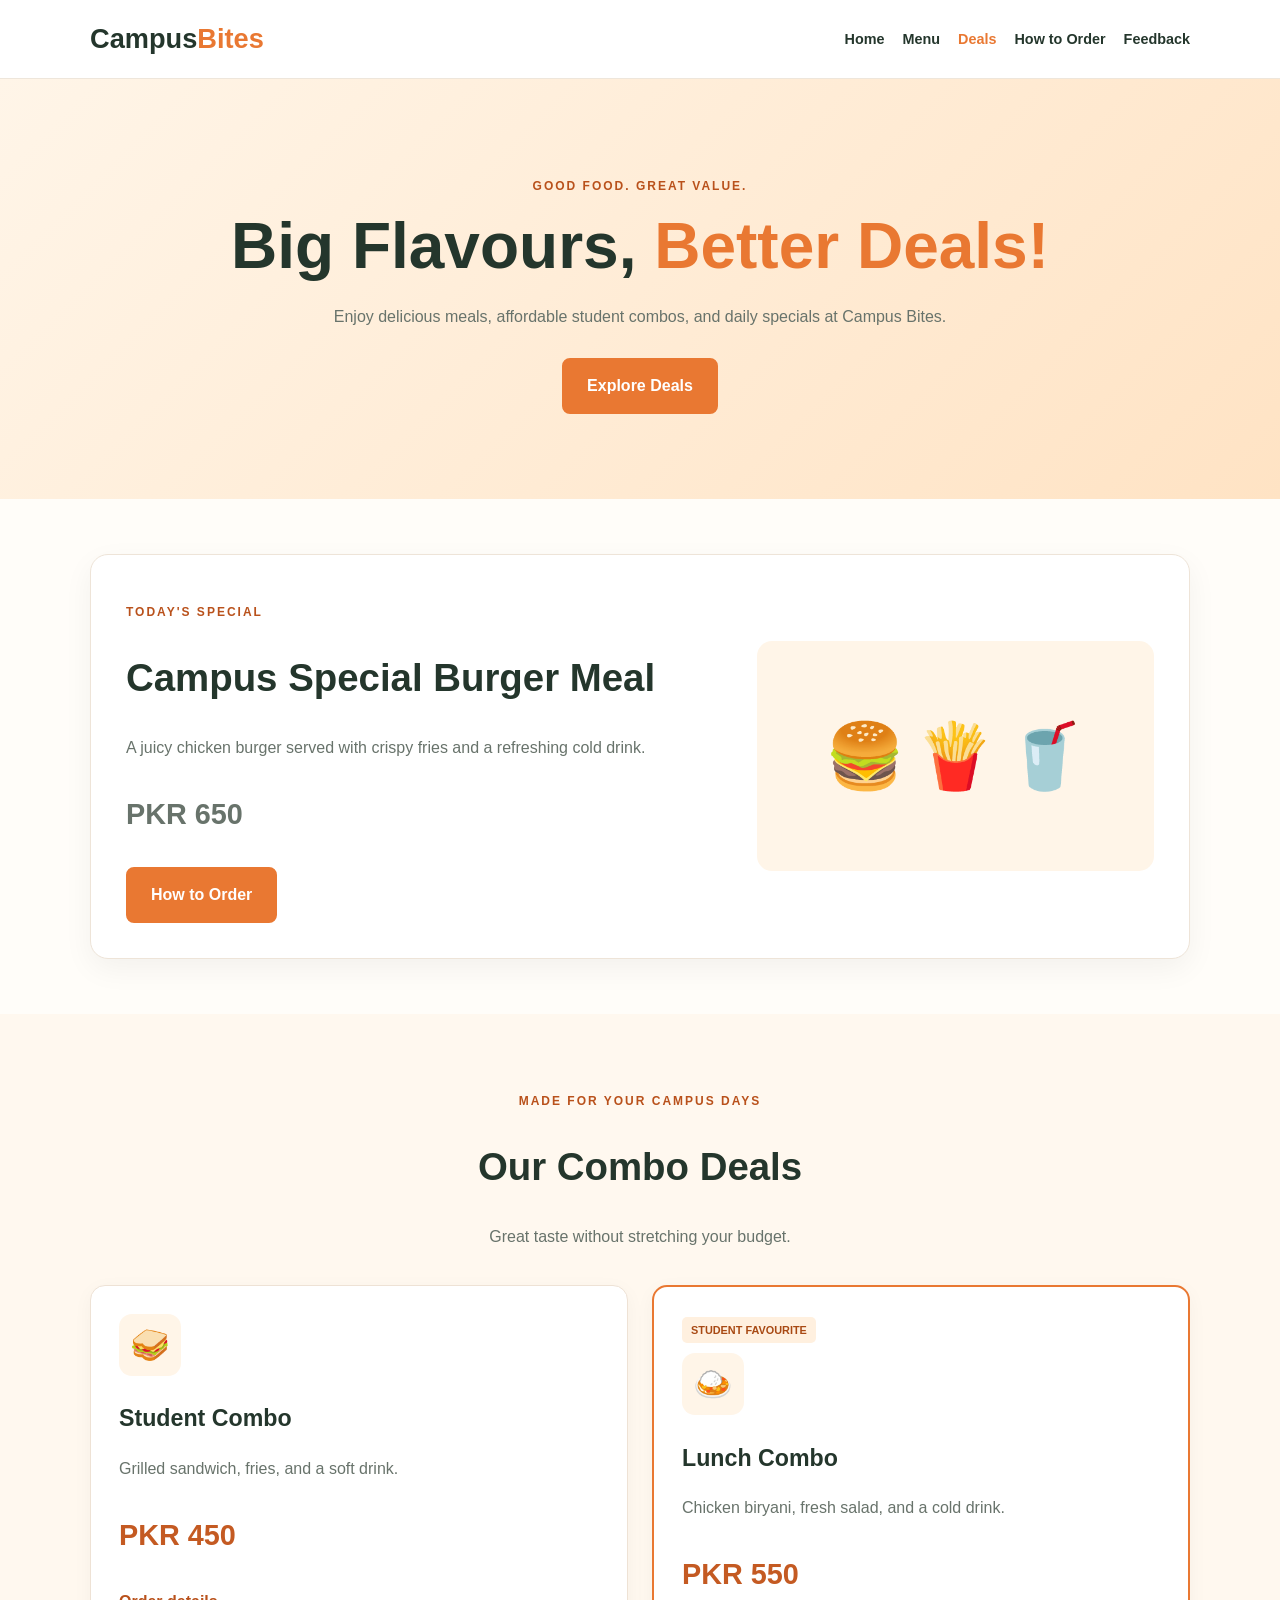
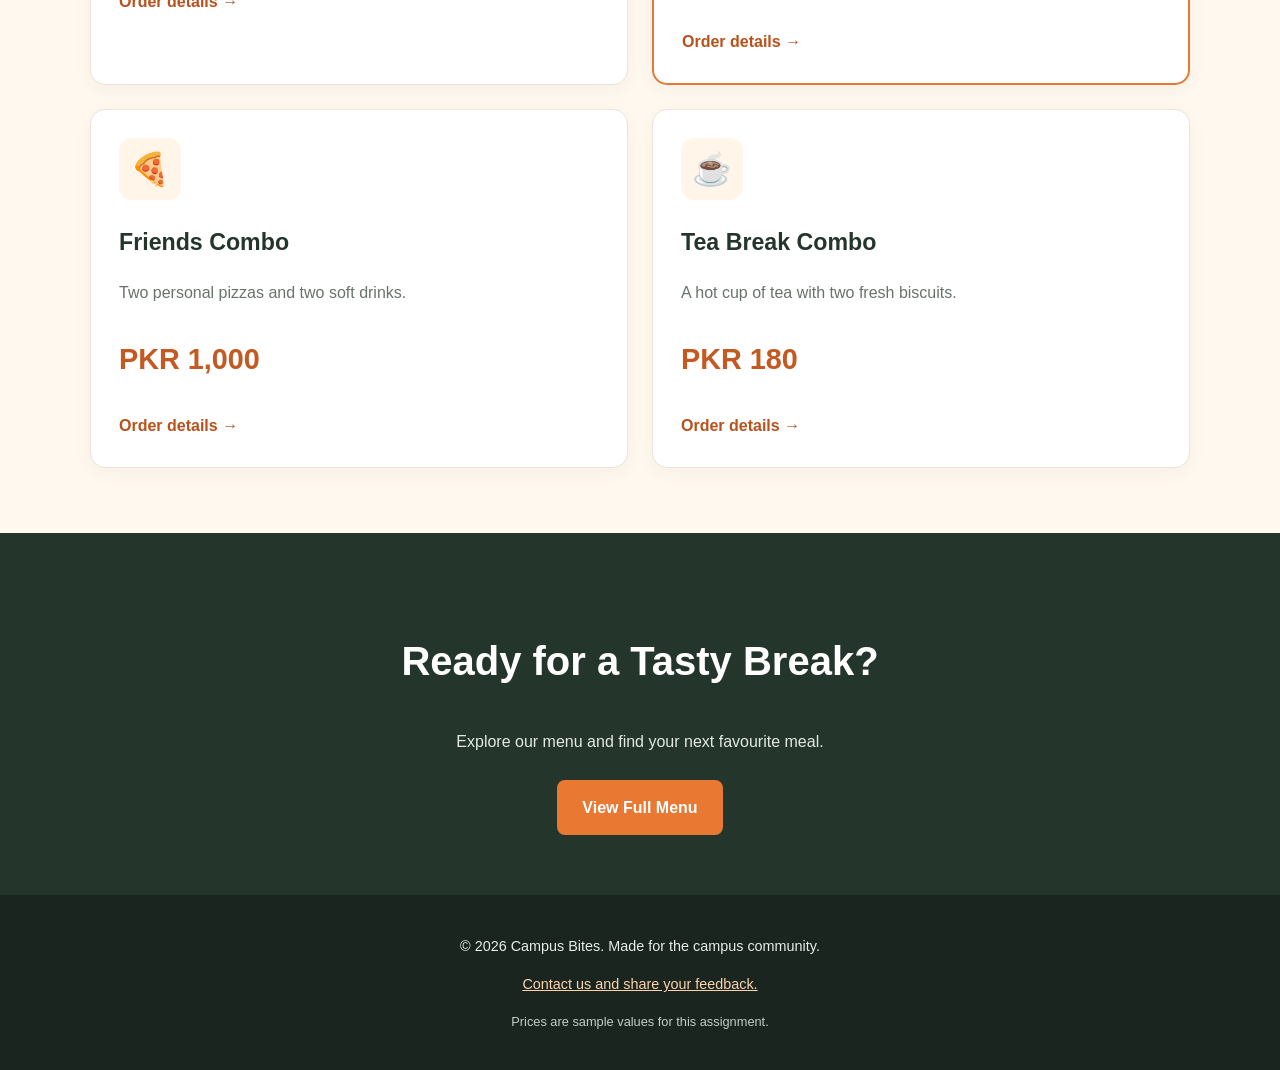
==== src/deals.html @ a44c6313 "feat: implement Campus Bites deals page" ====
<!DOCTYPE html>
<html lang="en">
<head>
    <meta charset="UTF-8">
    <meta name="viewport" content="width=device-width, initial-scale=1.0">
    <title>Daily Specials & Deals | Campus Bites</title>
   <link rel="stylesheet" href="../styles/style.css">
</head>
<body class="deals-page">

<header class="site-header">
    <div class="deals-container header-content">
        <a href="index.html" class="brand">Campus<span>Bites</span></a>

        <nav class="main-nav" aria-label="Main navigation">
            <a href="index.html">Home</a>
            <a href="menu.html">Menu</a>
            <a href="deals.html" aria-current="page">Deals</a>
            <a href="order.html">How to Order</a>
            <a href="feedback.html">Feedback</a>
        </nav>
    </div>
</header>

<main>
    <section class="deals-hero">
        <div class="deals-container">
            <p class="deals-eyebrow">GOOD FOOD. GREAT VALUE.</p>
            <h1>Big Flavours, <span>Better Deals!</span></h1>
            <p>
                Enjoy delicious meals, affordable student combos,
                and daily specials at Campus Bites.
            </p>
            <a href="#combo-deals" class="deals-button">Explore Deals</a>
        </div>
    </section>

    <section class="deals-container daily-special">
        <div class="special-content">
            <p class="deals-eyebrow">TODAY'S SPECIAL</p>
            <h2>Campus Special Burger Meal</h2>
            <p>
                A juicy chicken burger served with crispy fries
                and a refreshing cold drink.
            </p>
            <p class="deals-price">PKR 650</p>
            <a href="order.html" class="deals-button">How to Order</a>
        </div>

        <div class="special-visual" aria-label="Burger, fries and drink">
            <span aria-hidden="true">🍔</span>
            <span aria-hidden="true">🍟</span>
            <span aria-hidden="true">🥤</span>
        </div>
    </section>

    <section class="combo-section" id="combo-deals">
        <div class="deals-container">
            <div class="deals-heading">
                <p class="deals-eyebrow">MADE FOR YOUR CAMPUS DAYS</p>
                <h2>Our Combo Deals</h2>
                <p>Great taste without stretching your budget.</p>
            </div>

            <div class="deals-grid">
                <article class="deal-card">
                    <div class="deal-icon" aria-hidden="true">🥪</div>
                    <h3>Student Combo</h3>
                    <p>Grilled sandwich, fries, and a soft drink.</p>
                    <p class="deals-price">PKR 450</p>
                    <a href="order.html">Order details →</a>
                </article>

                <article class="deal-card featured-deal">
                    <span class="deal-tag">STUDENT FAVOURITE</span>
                    <div class="deal-icon" aria-hidden="true">🍛</div>
                    <h3>Lunch Combo</h3>
                    <p>Chicken biryani, fresh salad, and a cold drink.</p>
                    <p class="deals-price">PKR 550</p>
                    <a href="order.html">Order details →</a>
                </article>

                <article class="deal-card">
                    <div class="deal-icon" aria-hidden="true">🍕</div>
                    <h3>Friends Combo</h3>
                    <p>Two personal pizzas and two soft drinks.</p>
                    <p class="deals-price">PKR 1,000</p>
                    <a href="order.html">Order details →</a>
                </article>

                <article class="deal-card">
                    <div class="deal-icon" aria-hidden="true">☕</div>
                    <h3>Tea Break Combo</h3>
                    <p>A hot cup of tea with two fresh biscuits.</p>
                    <p class="deals-price">PKR 180</p>
                    <a href="order.html">Order details →</a>
                </article>
            </div>
        </div>
    </section>

    <section class="deals-cta">
        <div class="deals-container">
            <h2>Ready for a Tasty Break?</h2>
            <p>Explore our menu and find your next favourite meal.</p>
            <a href="menu.html" class="deals-button">View Full Menu</a>
        </div>
    </section>
</main>

<footer class="deals-footer">
    <div class="deals-container">
        <p>&copy; 2026 Campus Bites. Made for the campus community.</p>
        <p><a href="feedback.html">Contact us and share your feedback.</a></p>
        <p class="deals-note">
            Prices are sample values for this assignment.
        </p>
    </div>
</footer>

</body>
</html>
---- styles/style.css ----
/* Campus Bites - Deals Page */

.deals-page {
    --deal-orange: #e97832;
    --deal-dark: #24362c;
    --deal-cream: #fff5e8;
    --deal-muted: #68736b;
    margin: 0;
    color: var(--deal-dark);
    background: #fffdf9;
    font-family: Arial, Helvetica, sans-serif;
    line-height: 1.7;
}

.deals-page * {
    box-sizing: border-box;
}

.deals-page a {
    transition: 0.2s ease;
}

.deals-page .deals-container {
    width: min(1100px, 90%);
    margin-inline: auto;
}

.deals-page .site-header {
    background: white;
    border-bottom: 1px solid #eee6db;
}

.deals-page .header-content {
    display: flex;
    align-items: center;
    justify-content: space-between;
    gap: 20px;
    min-height: 78px;
}

.deals-page .brand {
    color: var(--deal-dark);
    font-size: 1.7rem;
    font-weight: 800;
    text-decoration: none;
    white-space: nowrap;
}

.deals-page .brand span {
    color: var(--deal-orange);
}

.deals-page .main-nav {
    display: flex;
    flex-wrap: wrap;
    justify-content: flex-end;
    gap: 18px;
}

.deals-page .main-nav a {
    color: var(--deal-dark);
    font-size: 0.9rem;
    font-weight: 700;
    text-decoration: none;
}

.deals-page .main-nav a:hover,
.deals-page .main-nav a[aria-current="page"] {
    color: var(--deal-orange);
}

.deals-page .deals-hero {
    padding: 85px 0;
    text-align: center;
    background: linear-gradient(135deg, #fff5e8, #ffe3c4);
}

.deals-page .deals-eyebrow {
    color: #b9511b;
    font-size: 0.75rem;
    font-weight: 800;
    letter-spacing: 2px;
}

.deals-page .deals-hero h1 {
    margin: 12px 0;
    font-size: clamp(2.2rem, 5vw, 4rem);
    line-height: 1.2;
}

.deals-page .deals-hero h1 span {
    color: var(--deal-orange);
}

.deals-page .deals-hero .deals-container > p:not(.deals-eyebrow) {
    max-width: 620px;
    margin: 18px auto 28px;
    color: var(--deal-muted);
}

.deals-page .deals-button {
    display: inline-block;
    padding: 12px 23px;
    border: 2px solid var(--deal-orange);
    border-radius: 8px;
    background: var(--deal-orange);
    color: white;
    font-weight: 700;
    text-decoration: none;
}

.deals-page .deals-button:hover {
    background: #c65c22;
    border-color: #c65c22;
}

.deals-page .daily-special {
    display: grid;
    grid-template-columns: 1.2fr 0.8fr;
    align-items: center;
    gap: 35px;
    margin-top: 55px;
    margin-bottom: 55px;
    padding: 35px;
    border: 1px solid #eee4d8;
    border-radius: 18px;
    background: white;
    box-shadow: 0 10px 30px rgb(0 0 0 / 5%);
}

.deals-page .daily-special h2,
.deals-page .deals-heading h2 {
    font-size: clamp(1.8rem, 3vw, 2.5rem);
    line-height: 1.25;
}

.deals-page .special-content > p:not(.deals-eyebrow) {
    color: var(--deal-muted);
}

.deals-page .deals-price {
    color: #c45a22;
    font-size: 1.8rem;
    font-weight: 800;
}

.deals-page .special-visual {
    display: flex;
    min-height: 230px;
    align-items: center;
    justify-content: center;
    flex-wrap: wrap;
    gap: 10px;
    padding: 20px;
    border-radius: 15px;
    background: var(--deal-cream);
}

.deals-page .special-visual span {
    font-size: clamp(2.8rem, 5vw, 4.5rem);
}

.deals-page .combo-section {
    padding: 65px 0;
    background: #fff8ef;
}

.deals-page .deals-heading {
    margin-bottom: 35px;
    text-align: center;
}

.deals-page .deals-heading > p:last-child {
    color: var(--deal-muted);
}

.deals-page .deals-grid {
    display: grid;
    grid-template-columns: repeat(2, minmax(0, 1fr));
    gap: 24px;
}

.deals-page .deal-card {
    position: relative;
    padding: 28px;
    border: 1px solid #eee2d5;
    border-radius: 15px;
    background: white;
    box-shadow: 0 5px 20px rgb(0 0 0 / 4%);
}

.deals-page .deal-icon {
    display: grid;
    width: 62px;
    height: 62px;
    place-items: center;
    border-radius: 13px;
    background: var(--deal-cream);
    font-size: 2rem;
}

.deals-page .deal-card h3 {
    margin-bottom: 8px;
    font-size: 1.45rem;
}

.deals-page .deal-card > p:not(.deals-price) {
    color: var(--deal-muted);
}

.deals-page .deal-card > a {
    color: #b9511b;
    font-weight: 700;
    text-decoration: none;
}

.deals-page .deal-card > a:hover {
    text-decoration: underline;
}

.deals-page .featured-deal {
    border: 2px solid var(--deal-orange);
}

.deals-page .deal-tag {
    display: inline-block;
    margin-bottom: 10px;
    padding: 4px 9px;
    border-radius: 5px;
    background: #fff0df;
    color: #a84913;
    font-size: 0.68rem;
    font-weight: 800;
}

.deals-page .deals-cta {
    padding: 60px 0;
    background: var(--deal-dark);
    color: white;
    text-align: center;
}

.deals-page .deals-cta h2 {
    font-size: clamp(1.7rem, 4vw, 2.5rem);
}

.deals-page .deals-cta p {
    margin-bottom: 25px;
    color: #e4e9e5;
}

.deals-page .deals-footer {
    padding: 24px 0;
    background: #19251e;
    color: #e8ede8;
    text-align: center;
    font-size: 0.9rem;
}

.deals-page .deals-footer a {
    color: #ffd2ae;
}

.deals-page .deals-note {
    color: #c5cec7;
    font-size: 0.8rem;
}

/* Tablet and mobile responsiveness */
@media (max-width: 768px) {
    .deals-page .header-content {
        flex-direction: column;
        justify-content: center;
        padding: 15px 0;
    }

    .deals-page .main-nav {
        justify-content: center;
        gap: 10px 15px;
    }

    .deals-page .deals-hero {
        padding: 55px 0;
    }

    .deals-page .daily-special {
        grid-template-columns: 1fr;
        padding: 24px;
    }

    .deals-page .special-visual {
        min-height: 170px;
    }

    .deals-page .deals-grid {
        grid-template-columns: 1fr;
    }

    .deals-page .combo-section {
        padding: 45px 0;
    }
}

@media (max-width: 420px) {
    .deals-page .deals-container {
        width: 92%;
    }

    .deals-page .main-nav {
        gap: 8px 11px;
    }

    .deals-page .main-nav a {
        font-size: 0.82rem;
    }

    .deals-page .daily-special,
    .deals-page .deal-card {
        padding: 20px;
    }
}
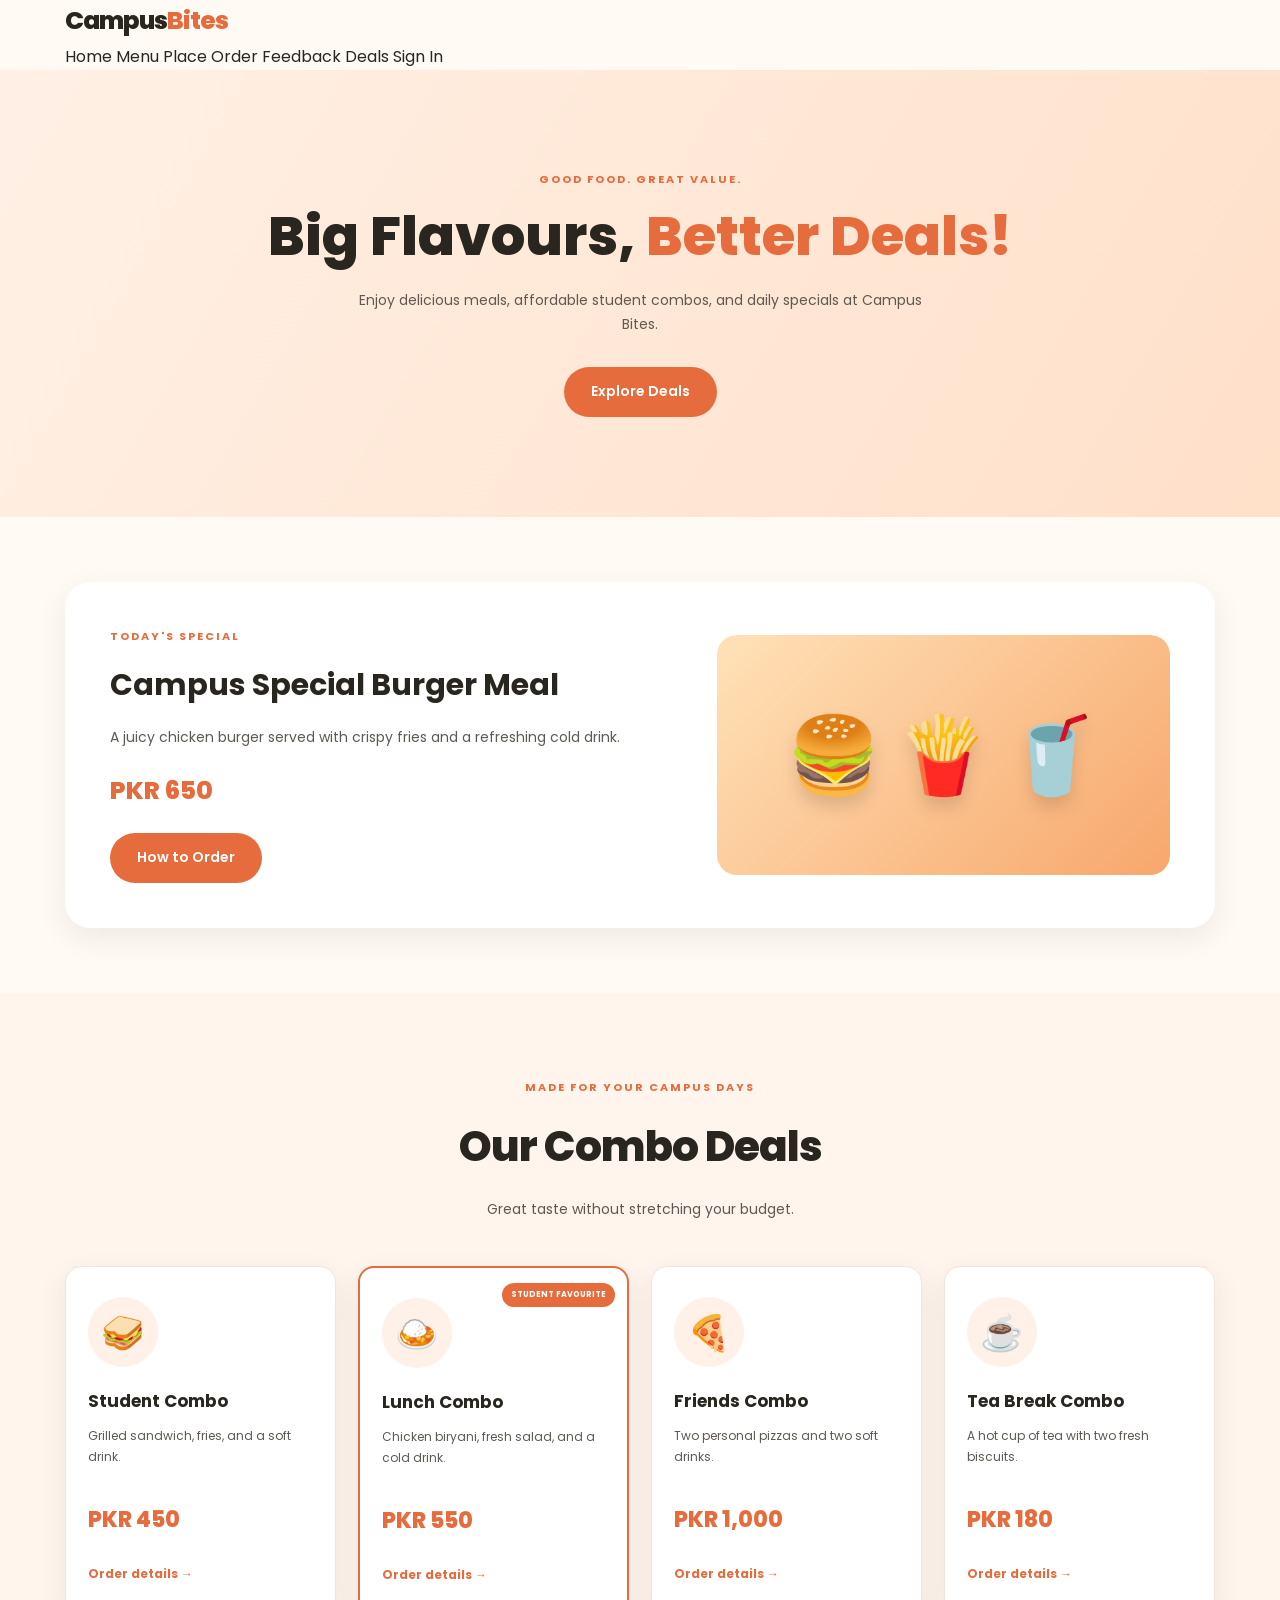
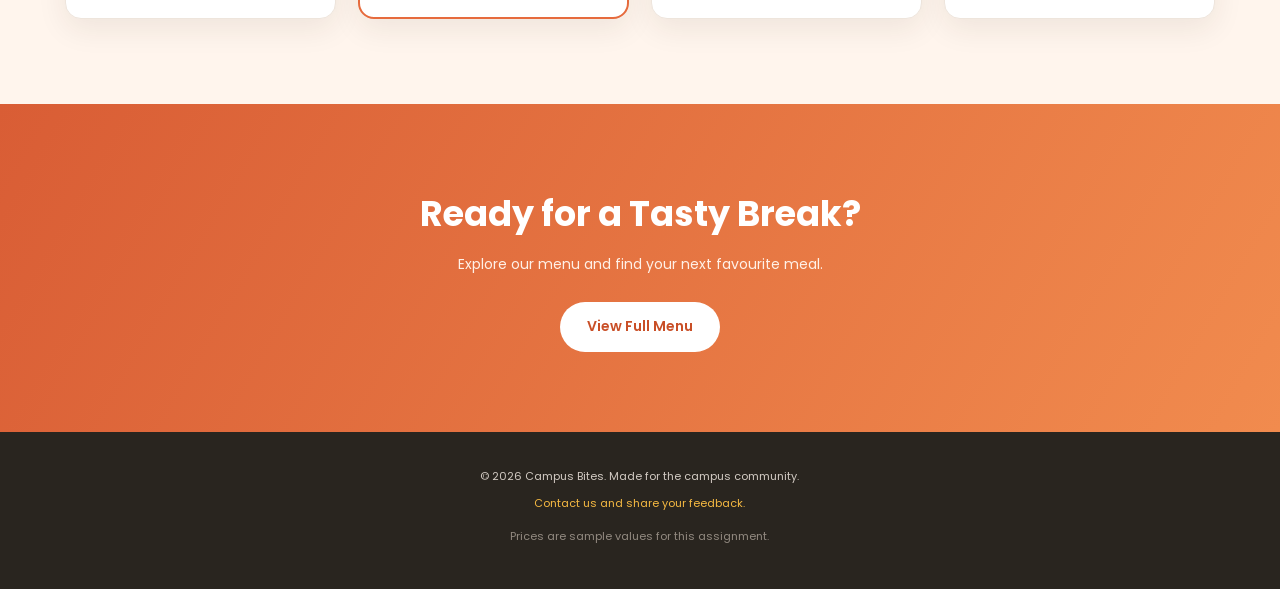
==== commit 3e04c950: "Update shared header across all website pages" ====
--- a/src/deals.html
+++ b/src/deals.html
@@ -13,12 +13,13 @@
     <div class="deals-container header-content">
         <a href="index.html" class="brand">Campus<span>Bites</span></a>
 
-        <nav class="main-nav" aria-label="Main navigation">
-            <a href="index.html">Home</a>
-            <a href="menu.html">Menu</a>
-            <a href="deals.html" aria-current="page">Deals</a>
-            <a href="order.html">How to Order</a>
-            <a href="feedback.html">Feedback</a>
+         <nav class="nav-links">
+            <a href="index.html" class="active">Home</a>
+            <a href="../src/menu.html">Menu</a>
+            <a href="../src/order.html">Place Order</a>
+            <a href="../src/feedback.html">Feedback</a>
+            <a href="../src/deals.html" class="active">Deals</a>
+            <a href="signin.html" class="login-btn">Sign In</a>
         </nav>
     </div>
 </header>
--- a/styles/style.css
+++ b/styles/style.css
@@ -1,322 +1,1510 @@
 
-/* Campus Bites - Deals Page */
-
-.deals-page {
-    --deal-orange: #e97832;
-    --deal-dark: #24362c;
-    --deal-cream: #fff5e8;
-    --deal-muted: #68736b;
+/* =====================================================
+   CAMPUS BITES - COMPLETE WEBSITE STYLESHEET
+   Pages: Home, Menu, Deals, Order, Feedback
+   Theme: Modern, Warm, Clean and Responsive
+===================================================== */
+
+/* ==================== 1. GOOGLE FONT ==================== */
+@import url('https://fonts.googleapis.com/css2?family=Poppins:wght@400;500;600;700;800&display=swap');
+
+/* ==================== 2. ROOT VARIABLES ==================== */
+:root {
+    --primary: #e66b3d;
+    --primary-dark: #c94f27;
+    --primary-light: #fff0e8;
+
+    --secondary: #f5b942;
+    --cream: #fffaf4;
+    --white: #ffffff;
+
+    --dark: #29251f;
+    --text: #5e5952;
+    --muted: #8c867e;
+
+    --border: #eee5dc;
+    --shadow: 0 10px 30px rgba(48, 36, 25, 0.08);
+    --shadow-hover: 0 18px 40px rgba(48, 36, 25, 0.13);
+
+    --radius: 16px;
+    --transition: 0.3s ease;
+}
+
+/* ==================== 3. GLOBAL RESET ==================== */
+* {
     margin: 0;
-    color: var(--deal-dark);
-    background: #fffdf9;
-    font-family: Arial, Helvetica, sans-serif;
+    padding: 0;
+    box-sizing: border-box;
+}
+
+html {
+    scroll-behavior: smooth;
+    scroll-padding-top: 90px;
+}
+
+body {
+    font-family: 'Poppins', sans-serif;
+    background-color: var(--cream);
+    color: var(--dark);
     line-height: 1.7;
-}
-
-.deals-page * {
-    box-sizing: border-box;
-}
-
-.deals-page a {
-    transition: 0.2s ease;
-}
-
-.deals-page .deals-container {
-    width: min(1100px, 90%);
-    margin-inline: auto;
-}
-
-.deals-page .site-header {
-    background: white;
-    border-bottom: 1px solid #eee6db;
-}
-
-.deals-page .header-content {
+    overflow-x: hidden;
+}
+
+a {
+    text-decoration: none;
+    color: inherit;
+}
+
+button,
+input,
+textarea {
+    font: inherit;
+}
+
+button {
+    cursor: pointer;
+}
+
+img {
+    max-width: 100%;
+    display: block;
+}
+
+.container,
+.deals-container {
+    width: min(1150px, 90%);
+    margin: 0 auto;
+}
+
+/* ==================== 4. SHARED HEADER / NAVIGATION ==================== */
+/* Use the same <header class="navbar"> markup on all five pages. */
+.navbar {
+    width: 100%;
+    min-height: 85px;
+    padding: 18px 7%;
+    background: var(--white);
+    display: flex;
+    justify-content: space-between;
+    align-items: center;
+    gap: 25px;
+    position: relative;
+    z-index: 100;
+    box-shadow: 0 4px 20px rgba(41, 37, 31, 0.05);
+}
+/* =====================================================
+   SHARED HEADER - ALL WEBSITE PAGES
+===================================================== */
+
+.navbar {
+    width: 100%;
+    min-height: 85px;
+    padding: 18px 7%;
+    background: #ffffff;
+    display: flex;
+    justify-content: space-between;
+    align-items: center;
+    gap: 25px;
+    position: relative;
+    z-index: 1000;
+    box-shadow: 0 4px 20px rgba(41, 37, 31, 0.05);
+}
+
+.navbar .logo {
     display: flex;
     align-items: center;
-    justify-content: space-between;
-    gap: 20px;
-    min-height: 78px;
-}
-
-.deals-page .brand {
-    color: var(--deal-dark);
-    font-size: 1.7rem;
+    font-size: 25px;
     font-weight: 800;
-    text-decoration: none;
+    color: #29251f;
+    letter-spacing: -1px;
     white-space: nowrap;
 }
 
-.deals-page .brand span {
-    color: var(--deal-orange);
-}
-
-.deals-page .main-nav {
+.navbar .logo span:not(.logo-icon) {
+    color: #e66b3d;
+}
+
+.navbar .logo-icon {
+    margin-right: 6px;
+}
+
+.navbar .nav-links {
     display: flex;
-    flex-wrap: wrap;
-    justify-content: flex-end;
-    gap: 18px;
-}
-
-.deals-page .main-nav a {
-    color: var(--deal-dark);
-    font-size: 0.9rem;
-    font-weight: 700;
-    text-decoration: none;
-}
-
-.deals-page .main-nav a:hover,
-.deals-page .main-nav a[aria-current="page"] {
-    color: var(--deal-orange);
-}
-
-.deals-page .deals-hero {
-    padding: 85px 0;
-    text-align: center;
-    background: linear-gradient(135deg, #fff5e8, #ffe3c4);
-}
-
-.deals-page .deals-eyebrow {
-    color: #b9511b;
-    font-size: 0.75rem;
-    font-weight: 800;
-    letter-spacing: 2px;
-}
-
-.deals-page .deals-hero h1 {
-    margin: 12px 0;
-    font-size: clamp(2.2rem, 5vw, 4rem);
-    line-height: 1.2;
-}
-
-.deals-page .deals-hero h1 span {
-    color: var(--deal-orange);
-}
-
-.deals-page .deals-hero .deals-container > p:not(.deals-eyebrow) {
-    max-width: 620px;
-    margin: 18px auto 28px;
-    color: var(--deal-muted);
-}
-
-.deals-page .deals-button {
-    display: inline-block;
-    padding: 12px 23px;
-    border: 2px solid var(--deal-orange);
-    border-radius: 8px;
-    background: var(--deal-orange);
-    color: white;
-    font-weight: 700;
-    text-decoration: none;
-}
-
-.deals-page .deals-button:hover {
-    background: #c65c22;
-    border-color: #c65c22;
-}
-
-.deals-page .daily-special {
-    display: grid;
-    grid-template-columns: 1.2fr 0.8fr;
-    align-items: center;
-    gap: 35px;
-    margin-top: 55px;
-    margin-bottom: 55px;
-    padding: 35px;
-    border: 1px solid #eee4d8;
-    border-radius: 18px;
-    background: white;
-    box-shadow: 0 10px 30px rgb(0 0 0 / 5%);
-}
-
-.deals-page .daily-special h2,
-.deals-page .deals-heading h2 {
-    font-size: clamp(1.8rem, 3vw, 2.5rem);
-    line-height: 1.25;
-}
-
-.deals-page .special-content > p:not(.deals-eyebrow) {
-    color: var(--deal-muted);
-}
-
-.deals-page .deals-price {
-    color: #c45a22;
-    font-size: 1.8rem;
-    font-weight: 800;
-}
-
-.deals-page .special-visual {
-    display: flex;
-    min-height: 230px;
     align-items: center;
     justify-content: center;
     flex-wrap: wrap;
-    gap: 10px;
-    padding: 20px;
+    gap: 28px;
+}
+
+.navbar .nav-links a {
+    position: relative;
+    color: #5e5952;
+    font-size: 13px;
+    font-weight: 600;
+    text-decoration: none;
+    white-space: nowrap;
+    transition: 0.3s ease;
+}
+
+.navbar .nav-links a::after {
+    content: "";
+    position: absolute;
+    left: 0;
+    bottom: -7px;
+    width: 0;
+    height: 2px;
+    background: #e66b3d;
+    transition: width 0.3s ease;
+}
+
+.navbar .nav-links a:hover,
+.navbar .nav-links a.active {
+    color: #e66b3d;
+}
+
+.navbar .nav-links a:hover::after,
+.navbar .nav-links a.active::after {
+    width: 100%;
+}
+
+/* Tablet */
+@media (max-width: 1000px) {
+    .navbar {
+        padding: 18px 4%;
+    }
+
+    .navbar .nav-links {
+        gap: 15px;
+    }
+}
+
+/* Mobile */
+@media (max-width: 768px) {
+    .navbar {
+        flex-direction: column;
+        justify-content: center;
+        padding: 20px 5%;
+        gap: 18px;
+    }
+
+    .navbar .nav-links {
+        justify-content: center;
+        gap: 14px 20px;
+    }
+
+    .navbar .nav-links a {
+        font-size: 11px;
+    }
+}
+
+/* Small Mobile */
+@media (max-width: 480px) {
+    .navbar .logo {
+        font-size: 22px;
+    }
+
+    .navbar .nav-links {
+        gap: 12px 15px;
+    }
+}
+.navbar .logo,
+.brand,
+.footer-logo {
+    display: flex;
+    align-items: center;
+    font-size: 25px;
+    font-weight: 800;
+    color: var(--dark);
+    letter-spacing: -1px;
+    white-space: nowrap;
+}
+
+.navbar .logo > span:not(.logo-icon),
+.brand span,
+.footer-logo span {
+    color: var(--primary);
+}
+
+.navbar .logo-icon {
+    margin-right: 6px;
+}
+
+.navbar .nav-links {
+    display: flex;
+    align-items: center;
+    justify-content: center;
+    flex-wrap: wrap;
+    gap: 28px;
+}
+
+.navbar .nav-links a {
+    position: relative;
+    color: var(--text);
+    font-size: 13px;
+    font-weight: 600;
+    text-decoration: none;
+    transition: var(--transition);
+}
+
+.navbar .nav-links a:not(.login-btn)::after {
+    content: '';
+    position: absolute;
+    left: 0;
+    bottom: -7px;
+    width: 0;
+    height: 2px;
+    background: var(--primary);
+    transition: width var(--transition);
+}
+
+.navbar .nav-links a:not(.login-btn):hover,
+.navbar .nav-links a.active {
+    color: var(--primary);
+}
+
+.navbar .nav-links a:not(.login-btn):hover::after,
+.navbar .nav-links a.active::after {
+    width: 100%;
+}
+
+.navbar .nav-links .login-btn {
+    display: inline-flex;
+    align-items: center;
+    justify-content: center;
+    padding: 10px 22px;
+    border-radius: 30px;
+    background: var(--primary);
+    color: var(--white);
+    transition: var(--transition);
+}
+
+.navbar .nav-links .login-btn:hover {
+    background: var(--primary-dark);
+    color: var(--white);
+    transform: translateY(-2px);
+}
+
+/* ==================== 5. COMMON BUTTONS ==================== */
+.primary-btn,
+.secondary-btn,
+.deals-button,
+.order-button {
+    display: inline-flex;
+    justify-content: center;
+    align-items: center;
+    padding: 13px 27px;
+    border-radius: 30px;
+    font-size: 14px;
+    font-weight: 600;
+    transition: var(--transition);
+}
+
+.primary-btn,
+.deals-button,
+.order-button {
+    background: var(--primary);
+    color: var(--white);
+    border: none;
+}
+
+.primary-btn:hover,
+.deals-button:hover,
+.order-button:hover {
+    background: var(--primary-dark);
+    transform: translateY(-3px);
+    box-shadow: 0 8px 20px rgba(230, 107, 61, 0.25);
+}
+
+.secondary-btn {
+    background: var(--white);
+    color: var(--dark);
+    border: 1px solid var(--border);
+}
+
+.secondary-btn:hover {
+    border-color: var(--primary);
+    color: var(--primary);
+    transform: translateY(-3px);
+}
+
+/* ==================== 6. HOME PAGE ==================== */
+.hero {
+    min-height: 650px;
+    padding: 80px 8%;
+    display: grid;
+    grid-template-columns: 1.1fr 0.9fr;
+    align-items: center;
+    gap: 60px;
+    background: linear-gradient(135deg, #fff8ef, #ffede0);
+}
+
+.hero-content {
+    max-width: 620px;
+    animation: slideUp 0.8s ease;
+}
+
+.tagline,
+.section-label {
+    display: inline-block;
+    color: var(--primary);
+    background: var(--primary-light);
+    padding: 8px 16px;
+    border-radius: 30px;
+    font-size: 11px;
+    font-weight: 700;
+    letter-spacing: 1px;
+    margin-bottom: 20px;
+}
+
+.hero h1 {
+    font-size: clamp(40px, 5vw, 66px);
+    font-weight: 800;
+    line-height: 1.2;
+    letter-spacing: -2px;
+    margin-bottom: 22px;
+}
+
+.hero h1 span {
+    color: var(--primary);
+}
+
+.hero-description {
+    max-width: 520px;
+    color: var(--text);
+    font-size: 15px;
+    margin-bottom: 30px;
+}
+
+.hero-buttons {
+    display: flex;
+    flex-wrap: wrap;
+    gap: 15px;
+}
+
+.hero-features {
+    display: flex;
+    flex-wrap: wrap;
+    gap: 30px;
+    margin-top: 50px;
+}
+
+.hero-features div {
+    display: flex;
+    flex-direction: column;
+    gap: 3px;
+}
+
+.hero-features strong {
+    font-size: 13px;
+    color: var(--dark);
+}
+
+.hero-features span {
+    color: var(--muted);
+    font-size: 11px;
+}
+
+.hero-image {
+    min-height: 390px;
+    position: relative;
+    border-radius: 45% 45% 25px 25px;
+    background:
+        radial-gradient(circle at 50% 40%, #ffdc9f 0, #f5a45e 38%, #e66b3d 100%);
+    box-shadow: var(--shadow-hover);
+    overflow: hidden;
+}
+
+.hero-image::before {
+    content: '🍔';
+    position: absolute;
+    font-size: clamp(120px, 17vw, 220px);
+    top: 50%;
+    left: 50%;
+    transform: translate(-50%, -50%) rotate(-8deg);
+    filter: drop-shadow(0 20px 15px rgba(0, 0, 0, 0.15));
+}
+
+.image-badge {
+    position: absolute;
+    bottom: 25px;
+    left: 20px;
+    display: flex;
+    align-items: center;
+    gap: 12px;
+    background: var(--white);
+    padding: 13px 20px;
     border-radius: 15px;
-    background: var(--deal-cream);
-}
-
-.deals-page .special-visual span {
-    font-size: clamp(2.8rem, 5vw, 4.5rem);
-}
-
-.deals-page .combo-section {
-    padding: 65px 0;
-    background: #fff8ef;
-}
-
-.deals-page .deals-heading {
-    margin-bottom: 35px;
+    box-shadow: var(--shadow);
+}
+
+.image-badge > span {
+    font-size: 25px;
+}
+
+.image-badge strong {
+    font-size: 13px;
+}
+
+.image-badge p {
+    font-size: 11px;
+    color: var(--muted);
+}
+
+/* Home About Section */
+.about-section {
+    padding: 100px 8%;
     text-align: center;
-}
-
-.deals-page .deals-heading > p:last-child {
-    color: var(--deal-muted);
-}
-
-.deals-page .deals-grid {
+    background: var(--white);
+}
+
+.about-section h2,
+.deals-heading h2,
+.menu-hero h1 {
+    font-size: clamp(30px, 4vw, 42px);
+    font-weight: 800;
+    letter-spacing: -1px;
+    margin-bottom: 15px;
+}
+
+.section-description {
+    max-width: 780px;
+    margin: 0 auto;
+    color: var(--text);
+    font-size: 14px;
+}
+
+.info-grid {
     display: grid;
-    grid-template-columns: repeat(2, minmax(0, 1fr));
-    gap: 24px;
-}
-
-.deals-page .deal-card {
+    grid-template-columns: repeat(3, 1fr);
+    gap: 25px;
+    margin-top: 55px;
+}
+
+.info-card {
+    background: var(--cream);
+    padding: 35px 25px;
+    border: 1px solid var(--border);
+    border-radius: var(--radius);
+    transition: var(--transition);
+}
+
+.info-card:hover {
+    transform: translateY(-8px);
+    box-shadow: var(--shadow-hover);
+    border-color: var(--primary);
+}
+
+.info-icon {
+    width: 65px;
+    height: 65px;
+    margin: 0 auto 20px;
+    display: grid;
+    place-items: center;
+    background: var(--primary-light);
+    border-radius: 50%;
+    font-size: 28px;
+}
+
+.info-card h3 {
+    font-size: 17px;
+    margin-bottom: 8px;
+}
+
+.info-card p {
+    color: var(--text);
+    font-size: 13px;
+}
+
+.info-card span {
+    display: block;
+    color: var(--muted);
+    font-size: 11px;
+    margin-top: 8px;
+}
+
+/* Home CTA */
+.cta-section {
+    margin: 80px auto;
+    width: 84%;
+    padding: 55px;
+    background: linear-gradient(120deg, #d95d35, #f18b4e);
+    color: var(--white);
+    border-radius: 25px;
+    display: flex;
+    justify-content: space-between;
+    align-items: center;
+    gap: 25px;
+}
+
+.cta-section .section-label {
+    background: rgba(255, 255, 255, 0.18);
+    color: var(--white);
+}
+
+.cta-section h2 {
+    font-size: clamp(25px, 3vw, 35px);
+    margin-bottom: 10px;
+}
+
+.cta-section p {
+    font-size: 13px;
+    color: #fff1e8;
+}
+
+.cta-section .primary-btn {
+    background: var(--white);
+    color: var(--primary-dark);
+    flex-shrink: 0;
+}
+
+/* ==================== 7. MENU PAGE ==================== */
+.menu-hero {
+    padding: 75px 0;
+    text-align: center;
+    background: linear-gradient(135deg, #fff0e5, #ffe0c9);
+}
+
+.menu-hero .eyebrow {
+    color: var(--primary);
+    text-transform: uppercase;
+    font-size: 12px;
+    font-weight: 700;
+    letter-spacing: 2px;
+    margin-bottom: 10px;
+}
+
+.menu-hero h1 {
+    font-size: 48px;
+    color: var(--dark);
+}
+
+.menu-hero p:last-child {
+    color: var(--text);
+    font-size: 14px;
+}
+
+.menu-section {
+    padding-top: 65px;
+    padding-bottom: 80px;
+    display: grid;
+    grid-template-columns: repeat(2, 1fr);
+    gap: 30px;
+}
+
+.menu-card {
+    background: var(--white);
+    border: 1px solid var(--border);
+    border-radius: var(--radius);
+    overflow: hidden;
+    box-shadow: var(--shadow);
+    transition: var(--transition);
+}
+
+.menu-card:hover {
+    transform: translateY(-6px);
+    box-shadow: var(--shadow-hover);
+}
+
+.category-heading {
+    padding: 25px 28px;
+    display: flex;
+    justify-content: space-between;
+    align-items: center;
+    background: var(--primary-light);
+}
+
+.category-heading h2 {
+    font-size: 22px;
+    margin-bottom: 4px;
+}
+
+.category-heading p {
+    font-size: 12px;
+    color: var(--text);
+}
+
+.category-icon {
+    font-size: 38px;
+}
+
+.category-heading.breakfast {
+    background: #fff3d9;
+}
+
+.category-heading.fast-food {
+    background: #ffebe3;
+}
+
+.category-heading.main-course {
+    background: #eaf5e7;
+}
+
+.category-heading.beverages {
+    background: #e9f3ff;
+}
+
+.menu-items {
+    padding: 10px 27px;
+}
+
+.menu-item {
+    display: flex;
+    justify-content: space-between;
+    align-items: center;
+    gap: 15px;
+    padding: 20px 0;
+    border-bottom: 1px solid var(--border);
+}
+
+.menu-item:last-child {
+    border-bottom: none;
+}
+
+.menu-item h3 {
+    font-size: 14px;
+    margin-bottom: 5px;
+}
+
+.menu-item p {
+    font-size: 11px;
+    color: var(--muted);
+}
+
+.menu-item strong {
+    color: var(--primary);
+    font-size: 13px;
+    white-space: nowrap;
+}
+
+/* ==================== 8. DEALS PAGE ==================== */
+.deals-page {
+    background: var(--cream);
+}
+
+.deals-hero {
+    padding: 100px 0;
+    background: linear-gradient(120deg, #fff0e5, #ffe0c9);
+    text-align: center;
+}
+
+.deals-eyebrow {
+    color: var(--primary);
+    font-size: 11px;
+    font-weight: 700;
+    letter-spacing: 2px;
+    margin-bottom: 15px;
+}
+
+.deals-hero h1 {
+    font-size: clamp(38px, 5vw, 55px);
+    line-height: 1.2;
+    font-weight: 800;
+    margin-bottom: 20px;
+}
+
+.deals-hero h1 span {
+    color: var(--primary);
+}
+
+.deals-hero .deals-container > p:not(.deals-eyebrow) {
+    max-width: 600px;
+    margin: 0 auto 30px;
+    color: var(--text);
+    font-size: 14px;
+}
+
+.daily-special {
+    margin-top: 65px;
+    margin-bottom: 65px;
+    padding: 45px;
+    display: grid;
+    grid-template-columns: 1fr 0.8fr;
+    align-items: center;
+    gap: 40px;
+    background: var(--white);
+    border-radius: 25px;
+    box-shadow: var(--shadow);
+}
+
+.special-content h2 {
+    font-size: 30px;
+    margin-bottom: 15px;
+}
+
+.special-content > p:not(.deals-eyebrow):not(.deals-price) {
+    color: var(--text);
+    font-size: 14px;
+    margin-bottom: 20px;
+}
+
+.deals-price {
+    color: var(--primary);
+    font-size: 25px;
+    font-weight: 800;
+    margin: 15px 0 20px;
+}
+
+.special-visual {
+    min-height: 240px;
+    border-radius: 20px;
+    background: linear-gradient(135deg, #ffe2b8, #f7a76c);
+    display: flex;
+    justify-content: center;
+    align-items: center;
+    gap: 15px;
+    overflow: hidden;
+}
+
+.special-visual span {
+    font-size: clamp(45px, 6vw, 75px);
+    filter: drop-shadow(0 10px 8px rgba(0, 0, 0, 0.12));
+    transition: var(--transition);
+}
+
+.special-visual span:hover {
+    transform: translateY(-10px) rotate(8deg);
+}
+
+.combo-section {
+    padding: 85px 0;
+    background: #fff5ed;
+}
+
+.deals-heading {
+    text-align: center;
+    margin-bottom: 45px;
+}
+
+.deals-heading > p:last-child {
+    color: var(--text);
+    font-size: 14px;
+}
+
+.deals-grid {
+    display: grid;
+    grid-template-columns: repeat(4, 1fr);
+    gap: 22px;
+}
+
+.deal-card {
     position: relative;
-    padding: 28px;
-    border: 1px solid #eee2d5;
-    border-radius: 15px;
-    background: white;
-    box-shadow: 0 5px 20px rgb(0 0 0 / 4%);
-}
-
-.deals-page .deal-icon {
+    padding: 30px 22px;
+    background: var(--white);
+    border: 1px solid var(--border);
+    border-radius: var(--radius);
+    box-shadow: var(--shadow);
+    transition: var(--transition);
+}
+
+.deal-card:hover {
+    transform: translateY(-8px);
+    box-shadow: var(--shadow-hover);
+}
+
+.deal-icon {
+    width: 70px;
+    height: 70px;
     display: grid;
-    width: 62px;
-    height: 62px;
     place-items: center;
-    border-radius: 13px;
-    background: var(--deal-cream);
-    font-size: 2rem;
-}
-
-.deals-page .deal-card h3 {
+    background: var(--primary-light);
+    border-radius: 50%;
+    font-size: 35px;
+    margin-bottom: 20px;
+}
+
+.deal-card h3 {
+    font-size: 17px;
+    margin-bottom: 10px;
+}
+
+.deal-card > p:not(.deals-price) {
+    color: var(--text);
+    font-size: 12px;
+    min-height: 60px;
+}
+
+.deal-card .deals-price {
+    font-size: 22px;
+}
+
+.deal-card > a {
+    color: var(--primary);
+    font-size: 12px;
+    font-weight: 700;
+}
+
+.deal-card > a:hover {
+    color: var(--primary-dark);
+}
+
+.featured-deal {
+    border: 2px solid var(--primary);
+}
+
+.deal-tag {
+    position: absolute;
+    top: 15px;
+    right: 12px;
+    background: var(--primary);
+    color: var(--white);
+    padding: 5px 9px;
+    border-radius: 20px;
+    font-size: 8px;
+    font-weight: 700;
+}
+
+.deals-cta {
+    padding: 80px 0;
+    text-align: center;
+    background: linear-gradient(120deg, #d95d35, #f18b4e);
+    color: var(--white);
+}
+
+.deals-cta h2 {
+    font-size: 35px;
+    margin-bottom: 10px;
+}
+
+.deals-cta p {
+    font-size: 14px;
+    margin-bottom: 25px;
+    color: #fff1e8;
+}
+
+.deals-cta .deals-button {
+    background: var(--white);
+    color: var(--primary-dark);
+}
+
+.deals-cta .deals-button:hover {
+    background: var(--cream);
+}
+
+/* ==================== 9. ORDER PAGE ==================== */
+.order-page {
+    padding-bottom: 80px;
+}
+
+.order-hero {
+    margin-top: 50px;
+    padding: 60px 30px;
+    background: linear-gradient(135deg, #fff0e5, #ffe0c9);
+    border-radius: 22px;
+    text-align: center;
+}
+
+.order-hero h2 {
+    font-size: 38px;
+    margin-bottom: 15px;
+}
+
+.order-hero p {
+    max-width: 650px;
+    margin: auto;
+    color: var(--text);
+    font-size: 14px;
+}
+
+.order-steps,
+.order-guidelines {
+    margin-top: 65px;
+}
+
+.order-steps > h2,
+.order-guidelines > h2 {
+    font-size: 28px;
+    text-align: center;
+    margin-bottom: 30px;
+}
+
+.order-card,
+.guideline-card {
+    background: var(--white);
+    padding: 28px 32px;
+    margin-bottom: 20px;
+    border: 1px solid var(--border);
+    border-radius: var(--radius);
+    box-shadow: var(--shadow);
+    transition: var(--transition);
+}
+
+.order-card:hover,
+.guideline-card:hover {
+    transform: translateY(-4px);
+    border-color: #f2b39a;
+}
+
+.order-card h3,
+.guideline-card h3 {
+    font-size: 17px;
+    color: var(--primary);
+    margin-bottom: 10px;
+}
+
+.order-card p,
+.guideline-card p {
+    font-size: 13px;
+    color: var(--text);
+}
+
+.order-card a,
+.guideline-card a,
+.order-help a:not(.order-button) {
+    color: var(--primary);
+    font-weight: 600;
+}
+
+.order-card a:hover,
+.guideline-card a:hover {
+    text-decoration: underline;
+}
+
+.guideline-card ul {
+    padding-left: 22px;
+    color: var(--text);
+    font-size: 13px;
+}
+
+.guideline-card li {
+    margin-bottom: 9px;
+}
+
+.order-help {
+    margin-top: 65px;
+    padding: 50px 30px;
+    text-align: center;
+    background: #fff0e5;
+    border-radius: 22px;
+}
+
+.order-help h2 {
+    font-size: 30px;
+    margin-bottom: 12px;
+}
+
+.order-help p {
+    color: var(--text);
+    font-size: 13px;
+    margin-bottom: 25px;
+}
+
+/* ==================== 10. FEEDBACK PAGE ==================== */
+body:not(.deals-page):has(.contact-section) {
+    background: var(--cream);
+}
+
+/* Feedback page uses the same shared .navbar as every other page. */
+
+/* Feedback main layout */
+body:has(.contact-section) main.container {
+    padding-top: 60px;
+    padding-bottom: 70px;
+    display: grid;
+    grid-template-columns: 0.85fr 1.15fr;
+    align-items: start;
+    gap: 30px;
+}
+
+.contact-section,
+.feedback-section {
+    padding: 35px;
+    background: var(--white);
+    border: 1px solid var(--border);
+    border-radius: var(--radius);
+    box-shadow: var(--shadow);
+}
+
+.contact-section h2,
+.feedback-section h2 {
+    font-size: 24px;
+    margin-bottom: 20px;
+}
+
+.contact-section p {
+    padding: 14px 0;
+    border-bottom: 1px solid var(--border);
+    font-size: 13px;
+    color: var(--text);
+}
+
+.contact-section p:last-child {
+    border-bottom: none;
+}
+
+.contact-section strong {
+    color: var(--dark);
+}
+
+.feedback-section > p {
+    font-size: 13px;
+    color: var(--text);
+    margin-bottom: 25px;
+}
+
+/* Feedback Form */
+.feedback-section form {
+    display: flex;
+    flex-direction: column;
+}
+
+.feedback-section label {
+    font-size: 12px;
+    font-weight: 600;
     margin-bottom: 8px;
-    font-size: 1.45rem;
-}
-
-.deals-page .deal-card > p:not(.deals-price) {
-    color: var(--deal-muted);
-}
-
-.deals-page .deal-card > a {
-    color: #b9511b;
+    color: var(--dark);
+}
+
+.feedback-section input,
+.feedback-section textarea {
+    width: 100%;
+    padding: 13px 15px;
+    margin-bottom: 20px;
+    border: 1px solid var(--border);
+    border-radius: 10px;
+    background: #fffdfa;
+    outline: none;
+    font-size: 13px;
+    color: var(--dark);
+    transition: var(--transition);
+}
+
+.feedback-section textarea {
+    resize: vertical;
+    min-height: 130px;
+}
+
+.feedback-section input:focus,
+.feedback-section textarea:focus {
+    border-color: var(--primary);
+    box-shadow: 0 0 0 3px rgba(230, 107, 61, 0.12);
+}
+
+.feedback-section input::placeholder,
+.feedback-section textarea::placeholder {
+    color: #aaa39b;
+}
+
+.feedback-section button {
+    padding: 14px 22px;
+    border: none;
+    border-radius: 30px;
+    background: var(--primary);
+    color: var(--white);
+    font-size: 13px;
     font-weight: 700;
-    text-decoration: none;
-}
-
-.deals-page .deal-card > a:hover {
-    text-decoration: underline;
-}
-
-.deals-page .featured-deal {
-    border: 2px solid var(--deal-orange);
-}
-
-.deals-page .deal-tag {
+    transition: var(--transition);
+}
+
+.feedback-section button:hover {
+    background: var(--primary-dark);
+    transform: translateY(-3px);
+}
+
+/* ==================== 11. COMMON FOOTERS ==================== */
+.footer,
+.site-footer,
+.deals-footer {
+    background: #29251f;
+    color: var(--white);
+    padding: 50px 8% 25px;
+    text-align: center;
+}
+
+.footer .logo,
+.footer .footer-logo {
+    color: var(--white);
+}
+
+.footer > p {
+    color: #c5bdb5;
+    font-size: 12px;
+    margin-top: 12px;
+}
+
+.footer-links {
+    display: flex;
+    justify-content: center;
+    flex-wrap: wrap;
+    gap: 25px;
+    margin: 25px 0;
+}
+
+.footer-links a {
+    color: #e4dcd4;
+    font-size: 12px;
+    transition: var(--transition);
+}
+
+.footer-links a:hover {
+    color: var(--secondary);
+}
+
+.copyright {
+    padding-top: 20px;
+    margin-top: 20px;
+    border-top: 1px solid #494139;
+    color: #aaa39b;
+    font-size: 11px;
+}
+
+/* Menu and Order footer */
+.site-footer {
+    padding: 45px 5% 20px;
+}
+
+.footer-content {
+    display: grid;
+    grid-template-columns: repeat(3, 1fr);
+    gap: 35px;
+    text-align: left;
+    padding-bottom: 30px;
+}
+
+.footer-content h3 {
+    color: var(--secondary);
+    font-size: 14px;
+    margin-bottom: 12px;
+}
+
+.footer-content p {
+    color: #d2cbc3;
+    font-size: 11px;
+    margin-bottom: 5px;
+}
+
+.site-footer .footer-logo {
     display: inline-block;
     margin-bottom: 10px;
-    padding: 4px 9px;
-    border-radius: 5px;
-    background: #fff0df;
-    color: #a84913;
-    font-size: 0.68rem;
-    font-weight: 800;
-}
-
-.deals-page .deals-cta {
-    padding: 60px 0;
-    background: var(--deal-dark);
-    color: white;
-    text-align: center;
-}
-
-.deals-page .deals-cta h2 {
-    font-size: clamp(1.7rem, 4vw, 2.5rem);
-}
-
-.deals-page .deals-cta p {
-    margin-bottom: 25px;
-    color: #e4e9e5;
-}
-
-.deals-page .deals-footer {
-    padding: 24px 0;
-    background: #19251e;
-    color: #e8ede8;
-    text-align: center;
-    font-size: 0.9rem;
-}
-
-.deals-page .deals-footer a {
-    color: #ffd2ae;
-}
-
-.deals-page .deals-note {
-    color: #c5cec7;
-    font-size: 0.8rem;
-}
-
-/* Tablet and mobile responsiveness */
+}
+
+.site-footer .copyright {
+    margin-top: 15px;
+}
+
+/* Deals footer */
+.deals-footer {
+    padding: 35px 5%;
+}
+
+.deals-footer p {
+    color: #d2cbc3;
+    font-size: 11px;
+    margin-bottom: 8px;
+}
+
+.deals-footer a {
+    color: var(--secondary);
+}
+
+.deals-footer a:hover {
+    text-decoration: underline;
+}
+
+.deals-footer .deals-note {
+    color: #928a80;
+    margin-top: 15px;
+}
+
+/* ==================== 12. ANIMATIONS ==================== */
+@keyframes slideUp {
+    from {
+        opacity: 0;
+        transform: translateY(25px);
+    }
+
+    to {
+        opacity: 1;
+        transform: translateY(0);
+    }
+}
+
+/* ==================== 13. TABLET RESPONSIVENESS ==================== */
+@media (max-width: 1000px) {
+    .nav-links {
+        gap: 15px;
+    }
+
+    .nav-links a {
+        font-size: 12px;
+    }
+
+    .hero {
+        gap: 30px;
+        padding: 65px 6%;
+    }
+
+    .deals-grid {
+        grid-template-columns: repeat(2, 1fr);
+    }
+
+    .menu-section {
+        gap: 20px;
+    }
+
+    .daily-special {
+        padding: 30px;
+    }
+}
+
+/* ==================== 14. MOBILE RESPONSIVENESS ==================== */
 @media (max-width: 768px) {
-    .deals-page .header-content {
+    .navbar {
         flex-direction: column;
         justify-content: center;
-        padding: 15px 0;
-    }
-
-    .deals-page .main-nav {
+        padding: 20px 5%;
+        gap: 18px;
+    }
+
+    .navbar .nav-links {
         justify-content: center;
-        gap: 10px 15px;
-    }
-
-    .deals-page .deals-hero {
+        gap: 14px 20px;
+    }
+
+    .navbar .nav-links a {
+        font-size: 11px;
+    }
+
+    .navbar .nav-links .login-btn {
+        padding: 8px 16px;
+    }
+
+    /* Home */
+    .hero {
+        grid-template-columns: 1fr;
+        text-align: center;
+        padding: 60px 6%;
+    }
+
+    .hero-content {
+        margin: auto;
+    }
+
+    .hero-description {
+        margin-left: auto;
+        margin-right: auto;
+    }
+
+    .hero-buttons,
+    .hero-features {
+        justify-content: center;
+    }
+
+    .hero-image {
+        min-height: 300px;
+        width: 100%;
+        max-width: 450px;
+        margin: 0 auto;
+    }
+
+    .about-section {
+        padding: 70px 6%;
+    }
+
+    .info-grid {
+        grid-template-columns: 1fr;
+        max-width: 450px;
+        margin-left: auto;
+        margin-right: auto;
+    }
+
+    .cta-section {
+        width: 90%;
+        padding: 35px 25px;
+        flex-direction: column;
+        text-align: center;
+    }
+
+    /* Menu */
+    .menu-section {
+        grid-template-columns: 1fr;
+    }
+
+    .menu-hero {
         padding: 55px 0;
     }
 
-    .deals-page .daily-special {
+    .menu-hero h1 {
+        font-size: 38px;
+    }
+
+    /* Deals */
+    .deals-hero {
+        padding: 75px 0;
+    }
+
+    .daily-special {
         grid-template-columns: 1fr;
-        padding: 24px;
-    }
-
-    .deals-page .special-visual {
-        min-height: 170px;
-    }
-
-    .deals-page .deals-grid {
+        text-align: center;
+        padding: 30px 22px;
+    }
+
+    .special-visual {
+        min-height: 200px;
+    }
+
+    .combo-section {
+        padding: 65px 0;
+    }
+
+    .deals-grid {
+        grid-template-columns: repeat(2, 1fr);
+    }
+
+    /* Order */
+    .order-hero {
+        padding: 45px 20px;
+    }
+
+    .order-hero h2 {
+        font-size: 30px;
+    }
+
+    .order-card,
+    .guideline-card {
+        padding: 23px;
+    }
+
+    /* Feedback */
+    body:has(.contact-section) main.container {
         grid-template-columns: 1fr;
     }
 
-    .deals-page .combo-section {
-        padding: 45px 0;
-    }
-}
-
-@media (max-width: 420px) {
-    .deals-page .deals-container {
-        width: 92%;
-    }
-
-    .deals-page .main-nav {
-        gap: 8px 11px;
-    }
-
-    .deals-page .main-nav a {
-        font-size: 0.82rem;
-    }
-
-    .deals-page .daily-special,
-    .deals-page .deal-card {
+    .contact-section,
+    .feedback-section {
+        padding: 28px;
+    }
+
+    /* Footer */
+    .footer-content {
+        grid-template-columns: 1fr;
+        text-align: center;
+        gap: 25px;
+    }
+}
+
+/* ==================== 15. SMALL MOBILE DEVICES ==================== */
+@media (max-width: 480px) {
+    .navbar .logo,
+    .brand {
+        font-size: 22px;
+    }
+
+    .navbar .nav-links {
+        gap: 12px 15px;
+    }
+
+    .hero {
+        padding: 50px 5%;
+    }
+
+    .hero h1 {
+        font-size: 39px;
+    }
+
+    .hero-description {
+        font-size: 13px;
+    }
+
+    .hero-features {
+        gap: 18px;
+    }
+
+    .hero-image {
+        min-height: 250px;
+    }
+
+    .about-section h2 {
+        font-size: 28px;
+    }
+
+    .cta-section h2 {
+        font-size: 25px;
+    }
+
+    .menu-item {
+        align-items: flex-start;
+    }
+
+    .menu-item h3 {
+        font-size: 12px;
+    }
+
+    .menu-item p {
+        font-size: 10px;
+    }
+
+    .menu-item strong {
+        font-size: 11px;
+    }
+
+    .category-heading {
         padding: 20px;
     }
-}
+
+    .category-heading h2 {
+        font-size: 18px;
+    }
+
+    .deals-grid {
+        grid-template-columns: 1fr;
+    }
+
+    .deal-card {
+        padding: 28px;
+    }
+
+    .deals-hero h1 {
+        font-size: 35px;
+    }
+
+    .deals-cta h2 {
+        font-size: 27px;
+    }
+
+    .order-steps > h2,
+    .order-guidelines > h2 {
+        font-size: 23px;
+    }
+
+    .contact-section,
+    .feedback-section {
+        padding: 22px;
+    }
+
+    .footer {
+        padding-left: 5%;
+        padding-right: 5%;
+    }
+}
+
+/* ==================== 16. REDUCED MOTION ==================== */
+@media (prefers-reduced-motion: reduce) {
+    *,
+    *::before,
+    *::after {
+        scroll-behavior: auto !important;
+        animation-duration: 0.01ms !important;
+        transition-duration: 0.01ms !important;
+    }
+}
+
+
+/* ==================== 17. SHARED HEADER FINAL OVERRIDES ==================== */
+.navbar .logo {
+    text-decoration: none;
+}
+
+.navbar .nav-links a {
+    white-space: nowrap;
+}
+
+@media (max-width: 480px) {
+    .navbar {
+        padding-left: 4%;
+        padding-right: 4%;
+    }
+
+    .navbar .nav-links {
+        column-gap: 12px;
+        row-gap: 14px;
+    }
+}
